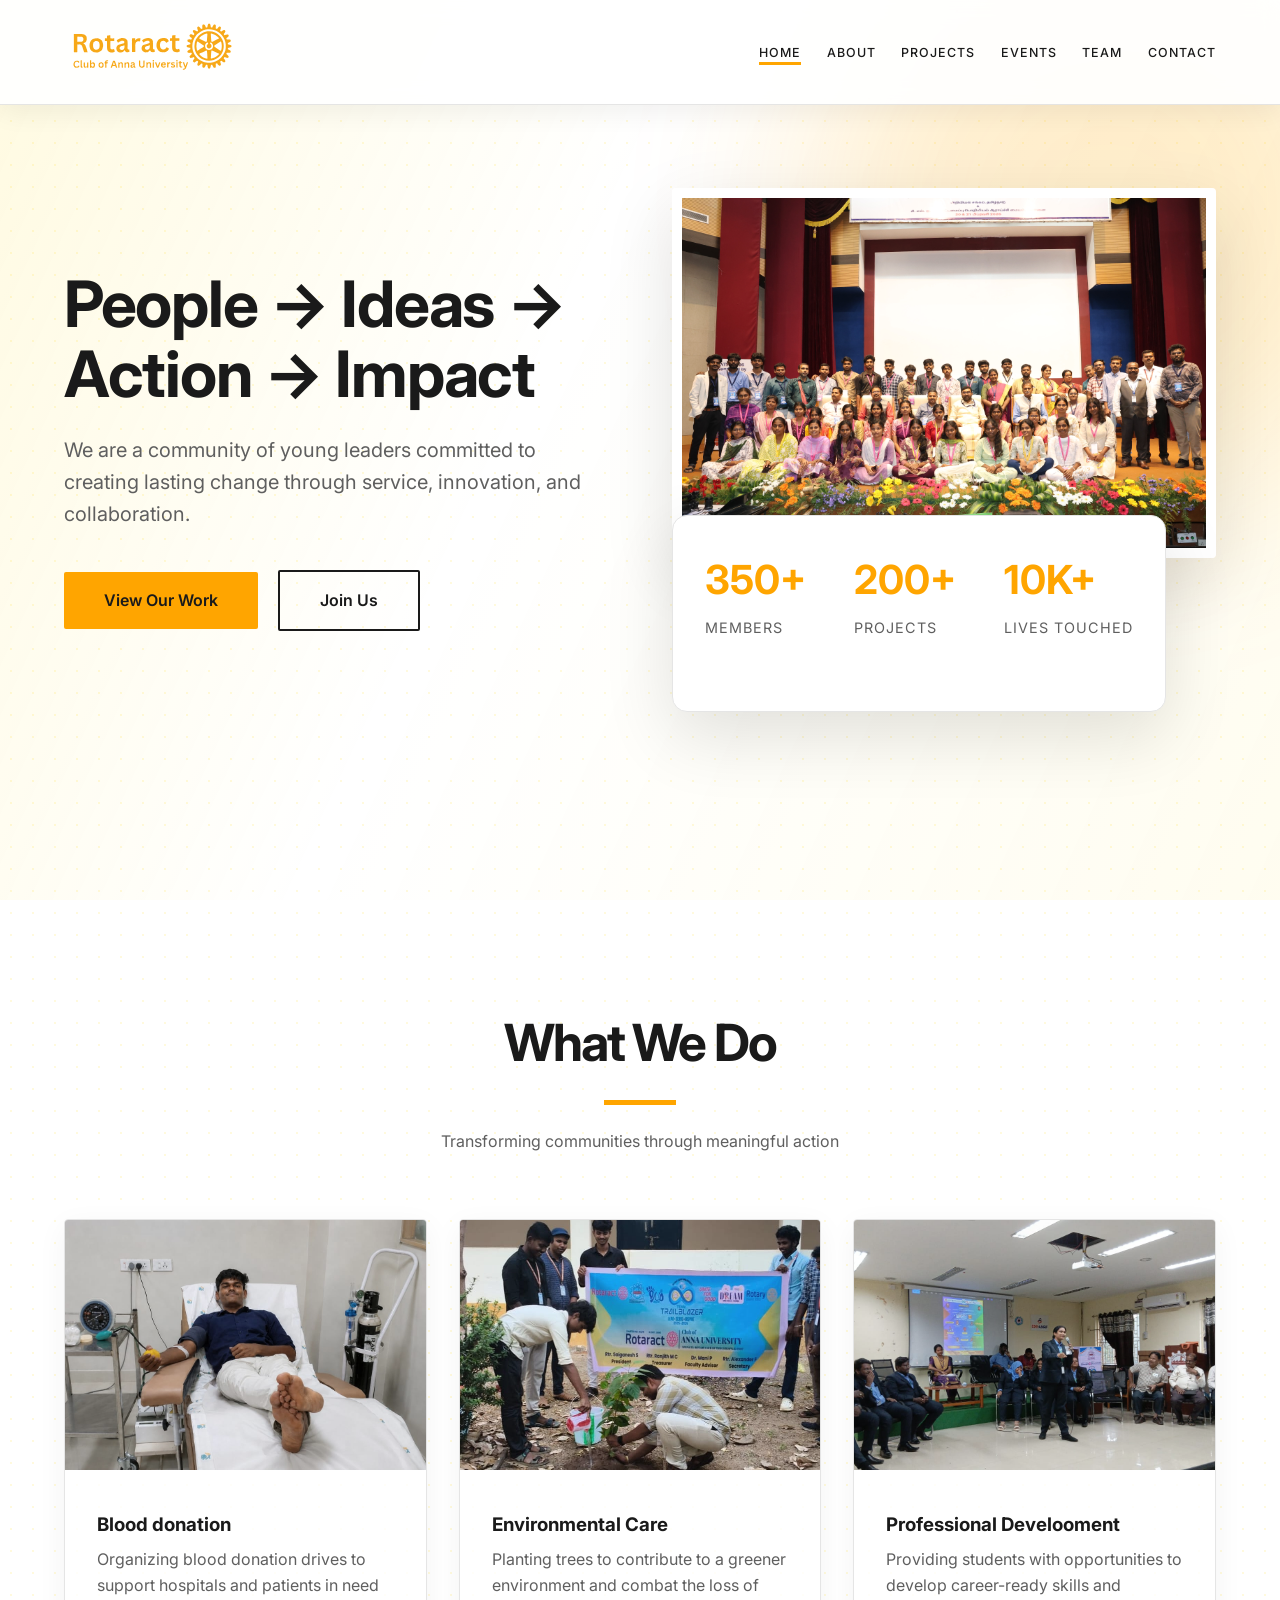
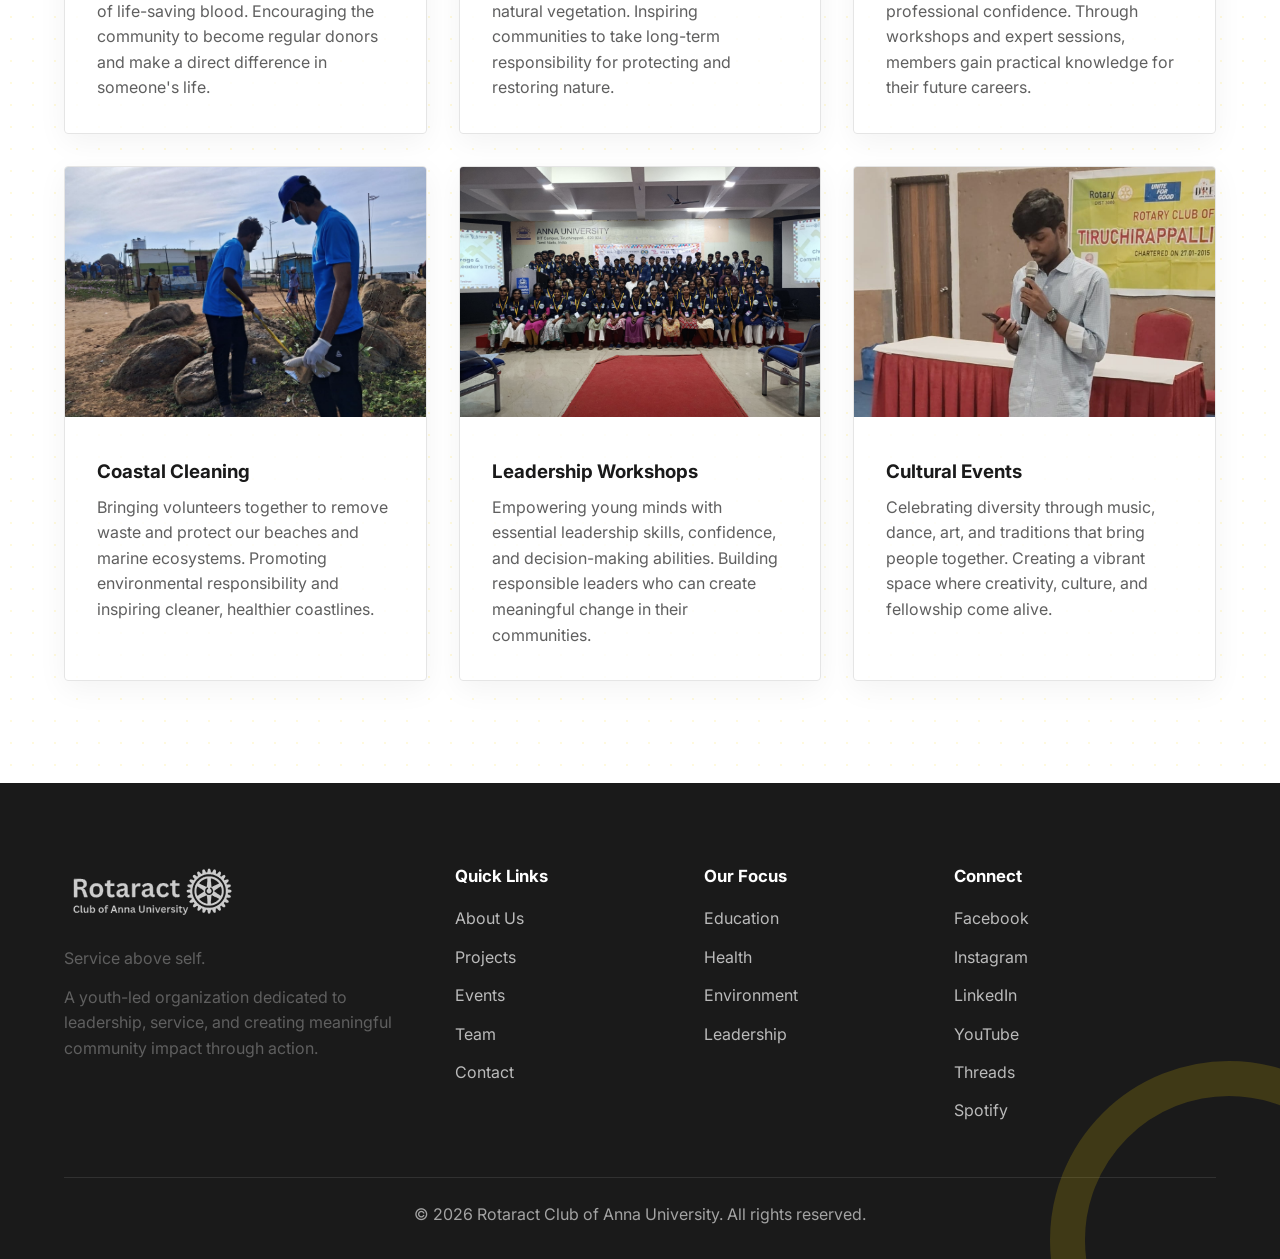
==== index.html @ b30c85d1 "first commit" ====
<!DOCTYPE html>
<html lang="en">
<head>
    <meta charset="UTF-8">
    <meta name="viewport" content="width=device-width, initial-scale=1.0">
    <title>Rotaract Club - Home</title>
    <link href="https://fonts.googleapis.com/css2?family=Inter:wght@400;500;600;700;800&display=swap" rel="stylesheet">
    <style>
        :root { --primary: #FFA500; --dark: #1a1a1a; --light: #fafafa; --gray: #e5e5e5; }
        * { margin: 0; padding: 0; box-sizing: border-box; font-family: 'Inter', sans-serif; }
        body { color: var(--dark); background: #fff; line-height: 1.6; }
        a { text-decoration: none; color: inherit; transition: 0.3s; }
        .btn, button, .card, .event-card, .member, .content-box, .event-content, .featured, .project-modal, form, .location-map { border-radius: 16px; }
        
        /* Navbar */
        nav { position: fixed; top: 0; width: 100%; background: rgba(255,255,255,0.95); backdrop-filter: blur(10px); z-index: 1000; padding: 1.5rem 5%; border-bottom: 1px solid transparent; transition: 0.3s; display: flex; justify-content: space-between; align-items: center; }
        nav.scrolled { padding: 1rem 5%; border-bottom: 1px solid var(--gray); box-shadow: 0 2px 20px rgba(0,0,0,0.05); }
        .logo { font-size: 1.5rem; font-weight: 800; } .logo span { color: var(--primary); }
        .menu { display: flex; gap: 2rem; list-style: none; }
        .menu a { font-weight: 500; font-size: 0.95rem; position: relative; }
        .menu a::after { content: ''; position: absolute; bottom: -5px; left: 0; width: 0; height: 2px; background: var(--primary); transition: 0.3s; }
        .menu a:hover::after, .menu a.active::after { width: 100%; }
        .mobile-toggle { display: none; cursor: pointer; font-size: 1.5rem; }

        /* Hero */
        .hero { min-height: 100vh; display: flex; align-items: center; padding: 8rem 5% 5rem; position: relative; overflow: hidden; }
        .hero-bg { position: absolute; top: -10%; right: -10%; width: 600px; height: 600px; background: var(--primary); opacity: 0.1; border-radius: 50%; filter: blur(100px); }
        .hero-content { max-width: 1400px; margin: 0 auto; display: grid; grid-template-columns: 1fr 1fr; gap: 4rem; align-items: center; width: 100%; }
        h1 { font-size: clamp(2.5rem, 5vw, 4rem); line-height: 1.1; margin-bottom: 1.5rem; letter-spacing: -0.02em; }
        .hero p { font-size: 1.25rem; color: #4a4a4a; margin-bottom: 2.5rem; max-width: 600px; }
        .btn { display: inline-block; padding: 1rem 2.5rem; font-weight: 600; border-radius: 5px; transition: 0.3s; }
        .btn-primary { background: var(--primary); color: var(--dark); }
        .btn-primary:hover { transform: translateY(-2px); box-shadow: 0 10px 30px rgba(255, 215, 0, 0.3); }
        .btn-outline { border: 2px solid var(--dark); margin-left: 1rem; }
        .btn-outline:hover { background: var(--dark); color: #fff; }
        .hero-img { width: 100%; border-radius: 20px; box-shadow: 0 20px 60px rgba(0,0,0,0.1); }
        
        /* Stats */
        .stats { display: flex; gap: 3rem; margin-top: -50px; background: #fff; padding: 2rem; border-radius: 15px; box-shadow: 0 20px 60px rgba(0,0,0,0.1); position: relative; z-index: 10; width: fit-content; }
        .stat-item h3 { font-size: 2.5rem; color: var(--primary); margin-bottom: 0.2rem; }
        .stat-item p { font-size: 0.9rem; text-transform: uppercase; letter-spacing: 1px; color: #7a7a7a; }

        /* Sections */
        section { padding: 6rem 5%; }
        .section-header { text-align: center; margin-bottom: 4rem; }
        .section-header h2 { font-size: 2.5rem; margin-bottom: 1rem; }
        .divider { width: 60px; height: 4px; background: var(--primary); margin: 0 auto 1.5rem; }
        
        .grid { display: grid; grid-template-columns: repeat(auto-fit, minmax(300px, 1fr)); gap: 2rem; max-width: 1400px; margin: 0 auto; }
        .card { background: #fff; border: 1px solid var(--gray); border-radius: 15px; overflow: hidden; transition: 0.3s; }
        .card:hover { transform: translateY(-5px); border-color: var(--primary); box-shadow: 0 15px 40px rgba(0,0,0,0.08); }
        .card img { width: 100%; height: 250px; object-fit: cover; }
        .card-body { padding: 2rem; }
        .card h3 { margin-bottom: 0.5rem; }

        /* Footer */
        footer { background: linear-gradient(180deg, #101010 0%, #1a1a1a 100%); color: #fff; padding: 4rem 5% 2rem; }
        .footer-content { max-width: 1400px; margin: 0 auto; display: grid; grid-template-columns: 1.7fr 1fr 1fr 1.3fr; gap: 3rem; margin-bottom: 2.5rem; }
        .footer-brand h3 { font-size: clamp(1.8rem, 2vw, 2.3rem); font-weight: 800; margin-bottom: 0.6rem; }
        .footer-brand h3 span { color: var(--primary); }
        .footer-brand p { color: rgba(255,255,255,0.7); margin-bottom: 0.8rem; }
        .footer-text { max-width: 420px; }
        .footer-links h4 { font-size: 1.05rem; margin-bottom: 1rem; color: #fff; }
        .footer-links ul { list-style: none; }
        .footer-links li { margin-bottom: 0.8rem; }
        .footer-links a { color: rgba(255,255,255,0.7); }
        .footer-links a:hover { color: var(--primary); }
        .footer-bottom { max-width: 1400px; margin: 0 auto; text-align: center; padding-top: 1.5rem; border-top: 1px solid rgba(255,255,255,0.1); color: rgba(255,255,255,0.6); }

        /* Animations */
        .fade-in { opacity: 0; transform: translateY(30px); transition: 0.6s ease-out; }
        .fade-in.visible { opacity: 1; transform: translateY(0); }

        @media (max-width: 768px) {
            .hero-content { grid-template-columns: 1fr; text-align: center; }
            .hero p { margin: 0 auto 2rem; }
            .stats { margin: 2rem auto 0; justify-content: center; }
            .menu { position: fixed; top: 0; right: -100%; width: 70%; height: 100vh; background: #fff; flex-direction: column; padding: 5rem 2rem; transition: 0.3s; box-shadow: -10px 0 30px rgba(0,0,0,0.1); }
            .menu.active { right: 0; }
            .mobile-toggle { display: block; }
        }
    </style>
    <link rel="stylesheet" href="site.css">
</head>
<body>
    <nav id="navbar">
        <a href="index.html" class="logo"><img src="1000189154.svg" alt="" style="height: 60px; width: 180px; color: #FFD700;"><span></span></a>
        <div class="mobile-toggle" onclick="toggleMenu()">☰</div>
        <ul class="menu" id="navMenu">
            <li><a href="index.html" class="active">Home</a></li>
            <li><a href="about.html">About</a></li>
            <li><a href="projects.html">Projects</a></li>
            <li><a href="events.html">Events</a></li>
            <li><a href="team.html">Team</a></li>
            <li><a href="contact.html">Contact</a></li>
        </ul>
    </nav>

    <section class="hero">
        <div class="hero-bg"></div>
        <div class="hero-content">
            <div class="hero-text fade-in">
                <h1>People → Ideas → Action → Impact</h1>
                <p>We are a community of young leaders committed to creating lasting change through service, innovation, and collaboration.</p>
                <div>
                    <a href="projects.html" class="btn btn-primary">View Our Work</a>
                    <a href="contact.html" class="btn btn-outline">Join Us</a>
                </div>
            </div>
            <div class="hero-visual fade-in">
                <img src="group.jpeg" alt="Community" class="hero-img">
                <div class="stats">
                    <div class="stat-item"><h3>350+</h3><p>Members</p></div>
                    <div class="stat-item"><h3>200+</h3><p>Projects</p></div>
                    <div class="stat-item"><h3>10K+</h3><p>Lives Touched</p></div>
                </div>
            </div>
        </div>
    </section>

    <section>
        <div class="section-header fade-in">
            <h2>What We Do</h2>
            <div class="divider"></div>
            <p>Transforming communities through meaningful action</p>
        </div>
        <div class="grid">
            <div class="card fade-in">
                <img src="blood.jpeg">
                <div class="card-body">
                    <h3>Blood donation</h3>
                    <p>Organizing blood donation drives to support hospitals and patients in need of life-saving blood.
Encouraging the community to become regular donors and make a direct difference in someone's life.</p>
                </div>
            </div>
            <div class="card fade-in">
                <img src="tree plantation.jpeg">
                <div class="card-body">
                    <h3>Environmental Care</h3>
                    <p>Planting trees to contribute to a greener environment and combat the loss of natural vegetation.
Inspiring communities to take long-term responsibility for protecting and restoring nature.</p>
                </div>
            </div>
            <div class="card fade-in">
                <img src="prof.jpeg">
                <div class="card-body">
                    <h3>Professional Develooment</h3>
                    <p>Providing students with opportunities to develop career-ready skills and professional confidence.
Through workshops and expert sessions, members gain practical knowledge for their future careers.</p>
                </div>
            </div>
            <div class="card fade-in">
                <img src="coastal.jpeg">
                <div class="card-body">
                    <h3>Coastal Cleaning</h3>
                    <p>Bringing volunteers together to remove waste and protect our beaches and marine ecosystems.
Promoting environmental responsibility and inspiring cleaner, healthier coastlines.</p>
                </div>
            </div>
            <div class="card fade-in">
                <img src="lead.jpeg">
                <div class="card-body">
                    <h3>Leadership Workshops</h3>
                    <p>Empowering young minds with essential leadership skills, confidence, and decision-making abilities.
Building responsible leaders who can create meaningful change in their communities.</p>
                </div>
            </div>
            <div class="card fade-in">
                <img src="culture.jpeg">
                <div class="card-body">
                    <h3>Cultural Events</h3>
                    <p>Celebrating diversity through music, dance, art, and traditions that bring people together.
Creating a vibrant space where creativity, culture, and fellowship come alive.</p>
                </div>
            </div>
        </div>
    </section>

    <footer>
        <div class="footer-content">
            <div class="footer-brand">
                <h3><img src="1000189159.svg" alt="" style="height: 60px; width: 180px;"><span></span></h3>
                <p>Service above self.</p>
                <p class="footer-text">A youth-led organization dedicated to leadership, service, and creating meaningful community impact through action.</p>
            </div>

            <div class="footer-links">
                <h4>Quick Links</h4>
                <ul>
                    <li><a href="about.html">About Us</a></li>
                    <li><a href="projects.html">Projects</a></li>
                    <li><a href="events.html">Events</a></li>
                    <li><a href="team.html">Team</a></li>
                    <li><a href="contact.html">Contact</a></li>
                </ul>
            </div>

            <div class="footer-links">
                <h4>Our Focus</h4>
                <ul>
                    <li><a href="projects.html">Education</a></li>
                    <li><a href="projects.html">Health</a></li>
                    <li><a href="projects.html">Environment</a></li>
                    <li><a href="projects.html">Leadership</a></li>
                </ul>
            </div>

            <div class="footer-links">
                <h4>Connect</h4>
                <ul>
                    <li><a href="https://www.facebook.com/share/19NALy8tgG/" target="_blank" rel="noreferrer">Facebook</a></li>
                    <li><a href="https://www.instagram.com/racaut14/" target="_blank" rel="noreferrer">Instagram</a></li>
                    <li><a href="https://www.linkedin.com/company/rotaract-club-of-anna-university/" target="_blank" rel="noreferrer">LinkedIn</a></li>
                    <li><a href="https://www.youtube.com/@RotaractClubofAnnaUniversity" target="_blank" rel="noreferrer">YouTube</a></li>
                    <li><a href="https://www.threads.com/@racaut13" target="_blank" rel="noreferrer">Threads</a></li>
                    <li><a href="https://open.spotify.com/show/1uTZvoVrS02NtrPVtQoyVp" target="_blank" rel="noreferrer">Spotify</a></li>
                </ul>
            </div>
        </div>

        <div class="footer-bottom">&copy; 2026 Rotaract Club of Anna University. All rights reserved.</div>
    </footer>

    <script>
        window.addEventListener('scroll', () => {
            document.getElementById('navbar').classList.toggle('scrolled', window.scrollY > 50);
        });
        function toggleMenu() { document.getElementById('navMenu').classList.toggle('active'); }
        
        const observer = new IntersectionObserver((entries) => {
            entries.forEach(entry => {
                if (entry.isIntersecting) entry.target.classList.add('visible');
            });
        });
        document.querySelectorAll('.fade-in').forEach(el => observer.observe(el));
    </script>
</body>
</html>
---- site.css ----
:root {
    --ink: #1a1a1a;
    --muted: #5f5f5f;
    --paper: #ffffff;
    --line: #e5e5e5;
    --lime: #ffa500;
    --lime-deep: #e6c200;
    --forest: #1a1a1a;
    --coral: #ffa500;
    --shadow: 0 24px 70px rgba(0, 0, 0, 0.12);
}

html {
    scroll-behavior: smooth;
}

body {
    color: var(--ink) !important;
    background: var(--paper) !important;
    background-image: radial-gradient(rgba(255, 215, 0, 0.13) 1px, transparent 1px) !important;
    background-size: 22px 22px !important;
}

body::before {
    content: "";
    position: fixed;
    inset: 0;
    pointer-events: none;
    background: linear-gradient(115deg, rgba(255, 215, 0, 0.12), transparent 42%, rgba(255, 215, 0, 0.06));
    z-index: -1;
}

nav {
    padding: 1.1rem 5% !important;
    background: rgba(255, 255, 255, 0.92) !important;
    border-bottom: 1px solid rgba(0, 0, 0, 0.1) !important;
    box-shadow: 0 8px 25px rgba(0, 0, 0, 0.06) !important;
}

.logo {
    color: var(--forest) !important;
    letter-spacing: 0.08em;
    font-size: 1.25rem !important;
}

.logo span,
.role,
.date-box .month,
.metric-card h3 {
    color: var(--coral) !important;
}

.menu {
    gap: clamp(0.8rem, 2vw, 2rem) !important;
}

.menu a {
    color: var(--ink) !important;
    font-size: 0.78rem !important;
    text-transform: uppercase;
    letter-spacing: 0.08em;
}

.menu a::after {
    background: var(--coral) !important;
    height: 3px !important;
}

.mobile-toggle {
    color: var(--forest);
    z-index: 1001;
}

.page-header {
    position: relative;
    isolation: isolate;
    overflow: hidden;
    padding: clamp(8rem, 15vw, 12rem) 5% clamp(4rem, 8vw, 7rem) !important;
    text-align: left !important;
    background: var(--forest) !important;
    color: #fff;
}

.page-header::before {
    content: "ROTARACT CLUB  /  SERVICE ABOVE SELF";
    display: block;
    margin: 0 auto 1.25rem;
    max-width: 1200px;
    color: var(--lime);
    font-size: 0.72rem;
    font-weight: 800;
    letter-spacing: 0.2em;
}

.page-header::after {
    content: "";
    position: absolute;
    width: 22rem;
    height: 22rem;
    right: -7rem;
    top: -9rem;
    border: 42px solid rgba(255, 215, 0, 0.22);
    border-radius: 50%;
    transform: rotate(18deg);
    z-index: -1;
}

.page-header h1,
.page-header p {
    max-width: 1200px;
    margin-left: auto;
    margin-right: auto;
}

.page-header h1 {
    font-size: clamp(2.8rem, 7vw, 5.8rem) !important;
    line-height: 0.98;
    letter-spacing: -0.05em;
}

.page-header p {
    color: rgba(255, 255, 255, 0.72) !important;
    max-width: 620px;
    margin-left: max(0px, calc((100% - 1200px) / 2)) !important;
}

section {
    padding: clamp(4rem, 8vw, 7rem) 5% !important;
}

section > h2,
.section-header h2 {
    color: var(--forest);
    font-size: clamp(2rem, 4vw, 3.4rem) !important;
    letter-spacing: -0.04em;
}

.section-header {
    margin-bottom: clamp(2.5rem, 5vw, 4.5rem) !important;
}

.divider,
.section-header > div {
    background: var(--coral) !important;
    height: 5px !important;
    width: 72px !important;
}

p {
    color: var(--muted) !important;
}

.card,
.event-card,
.content-box,
.event-content,
.metric-card,
form,
.featured,
.story {
    border: 1px solid var(--line) !important;
    background: rgba(255, 255, 255, 0.82) !important;
    box-shadow: 0 8px 30px rgba(0, 0, 0, 0.05);
}

.card,
.event-card,
.featured,
.story,
form {
    border-radius: 4px !important;
}

.card:hover,
.event-card:hover,
.member:hover,
.metric-card:hover {
    transform: translateY(-7px);
    box-shadow: var(--shadow);
}

.card,
.event-card,
.member,
.metric-card {
    transition: transform 220ms ease, box-shadow 220ms ease, border-color 220ms ease;
}

.card img,
.event-card img,
.featured img,
.story img {
    filter: saturate(0.86);
}

.card-body,
.event-card-body {
    padding: clamp(1.35rem, 3vw, 2rem) !important;
}

.tag {
    background: var(--lime) !important;
    color: var(--forest) !important;
    border-radius: 2px !important;
    font-weight: 700;
}

.btn,
button {
    border-radius: 2px !important;
    transition: transform 180ms ease, box-shadow 180ms ease, background 180ms ease;
}

.btn-primary,
button {
    background: var(--lime) !important;
    color: var(--forest) !important;
}

.btn-primary:hover,
button:hover {
    background: var(--lime-deep) !important;
    box-shadow: 0 12px 25px rgba(255, 215, 0, 0.3);
}

.btn-outline {
    border-color: var(--forest) !important;
}

.btn-outline:hover {
    background: var(--forest) !important;
}

.stats {
    border: 1px solid var(--line);
    box-shadow: var(--shadow) !important;
}

.stat-item h3 {
    color: var(--coral) !important;
}

.hero {
    background: transparent;
}

.hero-bg {
    background: var(--lime) !important;
    opacity: 0.18 !important;
}

.hero-img {
    border-radius: 4px !important;
    border: 10px solid #fff;
    box-shadow: var(--shadow) !important;
}

.timeline-item {
    align-items: stretch;
}

.date-box {
    padding-top: 1.5rem;
}

.content-box {
    border-left: 5px solid var(--lime) !important;
}

.content-box::before {
    background: var(--coral) !important;
}

.metric-card {
    border-top: 5px solid var(--lime) !important;
}

.member img {
    border-color: #fff !important;
    box-shadow: var(--shadow) !important;
}

.member:hover img {
    border-color: var(--lime) !important;
}

form {
    border-top: 5px solid var(--lime) !important;
}

input,
textarea {
    background: #fff !important;
    border-color: var(--line) !important;
    border-radius: 2px !important;
}

input:focus,
textarea:focus {
    border-color: var(--coral) !important;
    box-shadow: 0 0 0 3px rgba(255, 215, 0, 0.2);
}

footer {
    position: relative;
    overflow: hidden;
    background: var(--forest) !important;
    padding: clamp(3rem, 7vw, 5rem) 5% 2rem !important;
}

footer::before {
    content: "";
    position: absolute;
    width: 18rem;
    height: 18rem;
    right: -8rem;
    bottom: -10rem;
    border: 35px solid rgba(255, 215, 0, 0.16);
    border-radius: 50%;
}

footer h3,
footer h4 {
    color: #fff;
}

footer h3 span {
    color: var(--lime) !important;
}

.footer-links a:hover {
    color: var(--lime) !important;
}

@media (max-width: 768px) {
    nav {
        padding: 1rem 5% !important;
    }

    .menu {
        width: min(82%, 340px) !important;
        background: var(--forest) !important;
        padding: 6rem 2rem 2rem !important;
    }

    .menu a {
        color: #fff !important;
        font-size: 0.9rem !important;
    }

    .hero {
        min-height: auto;
        padding-top: 8rem !important;
    }

    .hero-content {
        gap: 2rem !important;
    }

    .stats {
        width: 100% !important;
        gap: 1rem !important;
        padding: 1.2rem !important;
    }

    .stat-item h3 {
        font-size: 1.8rem !important;
    }

    .footer-content {
        grid-template-columns: 1fr 1fr !important;
        gap: 2rem !important;
    }
}

@media (max-width: 480px) {
    .page-header h1 {
        font-size: 2.7rem !important;
    }

    .btn {
        display: block !important;
        margin: 0 0 0.8rem !important;
        text-align: center;
    }

    .stats {
        flex-wrap: wrap;
        justify-content: space-between !important;
    }

    .stat-item {
        min-width: 28%;
    }

    .footer-content {
        grid-template-columns: 1fr !important;
    }
}
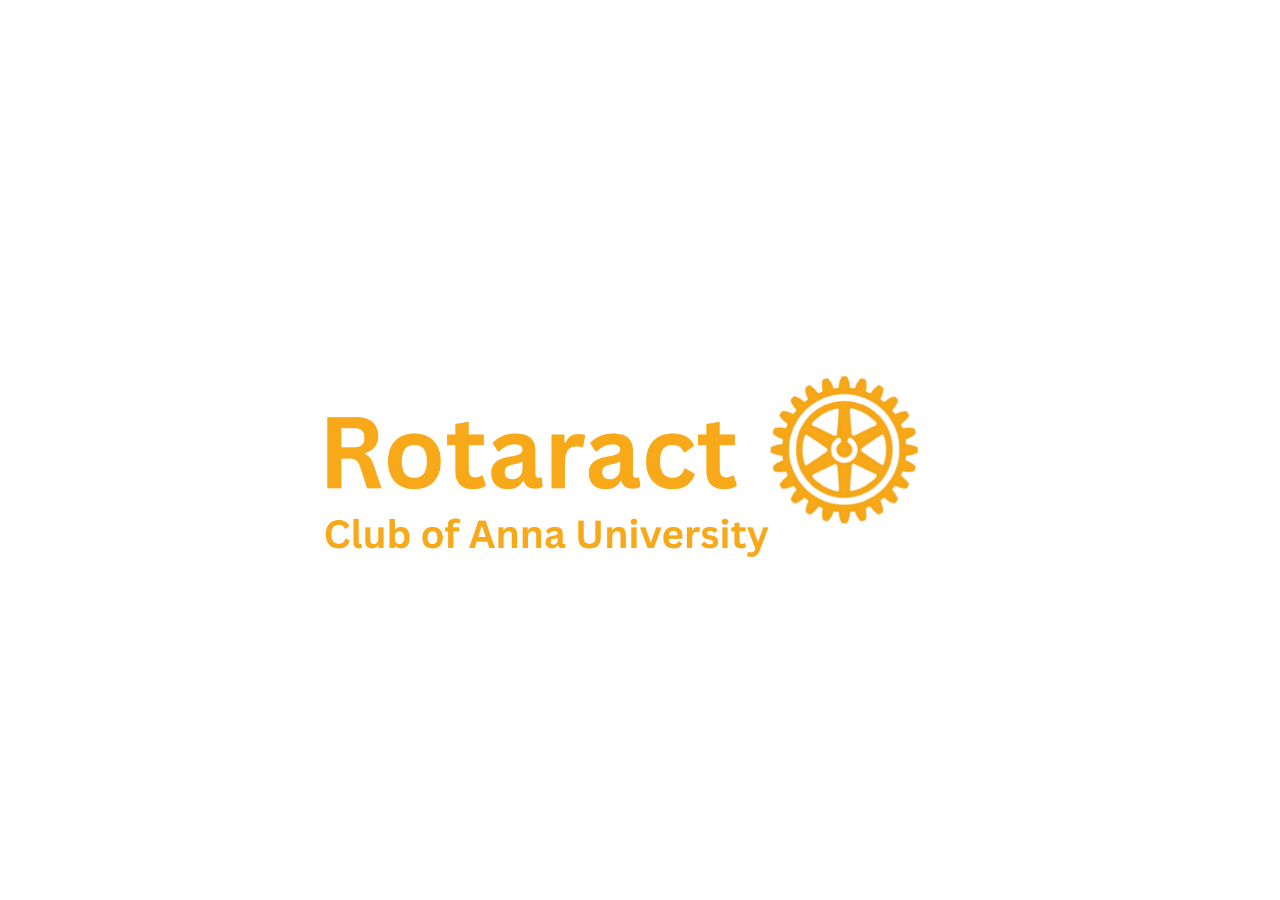
==== commit 2a884e16: "rolling" ====
--- a/index.html
+++ b/index.html
@@ -3,236 +3,22 @@
 <head>
     <meta charset="UTF-8">
     <meta name="viewport" content="width=device-width, initial-scale=1.0">
-    <title>Rotaract Club - Home</title>
-    <link href="https://fonts.googleapis.com/css2?family=Inter:wght@400;500;600;700;800&display=swap" rel="stylesheet">
-    <style>
-        :root { --primary: #FFA500; --dark: #1a1a1a; --light: #fafafa; --gray: #e5e5e5; }
-        * { margin: 0; padding: 0; box-sizing: border-box; font-family: 'Inter', sans-serif; }
-        body { color: var(--dark); background: #fff; line-height: 1.6; }
-        a { text-decoration: none; color: inherit; transition: 0.3s; }
-        .btn, button, .card, .event-card, .member, .content-box, .event-content, .featured, .project-modal, form, .location-map { border-radius: 16px; }
-        
-        /* Navbar */
-        nav { position: fixed; top: 0; width: 100%; background: rgba(255,255,255,0.95); backdrop-filter: blur(10px); z-index: 1000; padding: 1.5rem 5%; border-bottom: 1px solid transparent; transition: 0.3s; display: flex; justify-content: space-between; align-items: center; }
-        nav.scrolled { padding: 1rem 5%; border-bottom: 1px solid var(--gray); box-shadow: 0 2px 20px rgba(0,0,0,0.05); }
-        .logo { font-size: 1.5rem; font-weight: 800; } .logo span { color: var(--primary); }
-        .menu { display: flex; gap: 2rem; list-style: none; }
-        .menu a { font-weight: 500; font-size: 0.95rem; position: relative; }
-        .menu a::after { content: ''; position: absolute; bottom: -5px; left: 0; width: 0; height: 2px; background: var(--primary); transition: 0.3s; }
-        .menu a:hover::after, .menu a.active::after { width: 100%; }
-        .mobile-toggle { display: none; cursor: pointer; font-size: 1.5rem; }
-
-        /* Hero */
-        .hero { min-height: 100vh; display: flex; align-items: center; padding: 8rem 5% 5rem; position: relative; overflow: hidden; }
-        .hero-bg { position: absolute; top: -10%; right: -10%; width: 600px; height: 600px; background: var(--primary); opacity: 0.1; border-radius: 50%; filter: blur(100px); }
-        .hero-content { max-width: 1400px; margin: 0 auto; display: grid; grid-template-columns: 1fr 1fr; gap: 4rem; align-items: center; width: 100%; }
-        h1 { font-size: clamp(2.5rem, 5vw, 4rem); line-height: 1.1; margin-bottom: 1.5rem; letter-spacing: -0.02em; }
-        .hero p { font-size: 1.25rem; color: #4a4a4a; margin-bottom: 2.5rem; max-width: 600px; }
-        .btn { display: inline-block; padding: 1rem 2.5rem; font-weight: 600; border-radius: 5px; transition: 0.3s; }
-        .btn-primary { background: var(--primary); color: var(--dark); }
-        .btn-primary:hover { transform: translateY(-2px); box-shadow: 0 10px 30px rgba(255, 215, 0, 0.3); }
-        .btn-outline { border: 2px solid var(--dark); margin-left: 1rem; }
-        .btn-outline:hover { background: var(--dark); color: #fff; }
-        .hero-img { width: 100%; border-radius: 20px; box-shadow: 0 20px 60px rgba(0,0,0,0.1); }
-        
-        /* Stats */
-        .stats { display: flex; gap: 3rem; margin-top: -50px; background: #fff; padding: 2rem; border-radius: 15px; box-shadow: 0 20px 60px rgba(0,0,0,0.1); position: relative; z-index: 10; width: fit-content; }
-        .stat-item h3 { font-size: 2.5rem; color: var(--primary); margin-bottom: 0.2rem; }
-        .stat-item p { font-size: 0.9rem; text-transform: uppercase; letter-spacing: 1px; color: #7a7a7a; }
-
-        /* Sections */
-        section { padding: 6rem 5%; }
-        .section-header { text-align: center; margin-bottom: 4rem; }
-        .section-header h2 { font-size: 2.5rem; margin-bottom: 1rem; }
-        .divider { width: 60px; height: 4px; background: var(--primary); margin: 0 auto 1.5rem; }
-        
-        .grid { display: grid; grid-template-columns: repeat(auto-fit, minmax(300px, 1fr)); gap: 2rem; max-width: 1400px; margin: 0 auto; }
-        .card { background: #fff; border: 1px solid var(--gray); border-radius: 15px; overflow: hidden; transition: 0.3s; }
-        .card:hover { transform: translateY(-5px); border-color: var(--primary); box-shadow: 0 15px 40px rgba(0,0,0,0.08); }
-        .card img { width: 100%; height: 250px; object-fit: cover; }
-        .card-body { padding: 2rem; }
-        .card h3 { margin-bottom: 0.5rem; }
-
-        /* Footer */
-        footer { background: linear-gradient(180deg, #101010 0%, #1a1a1a 100%); color: #fff; padding: 4rem 5% 2rem; }
-        .footer-content { max-width: 1400px; margin: 0 auto; display: grid; grid-template-columns: 1.7fr 1fr 1fr 1.3fr; gap: 3rem; margin-bottom: 2.5rem; }
-        .footer-brand h3 { font-size: clamp(1.8rem, 2vw, 2.3rem); font-weight: 800; margin-bottom: 0.6rem; }
-        .footer-brand h3 span { color: var(--primary); }
-        .footer-brand p { color: rgba(255,255,255,0.7); margin-bottom: 0.8rem; }
-        .footer-text { max-width: 420px; }
-        .footer-links h4 { font-size: 1.05rem; margin-bottom: 1rem; color: #fff; }
-        .footer-links ul { list-style: none; }
-        .footer-links li { margin-bottom: 0.8rem; }
-        .footer-links a { color: rgba(255,255,255,0.7); }
-        .footer-links a:hover { color: var(--primary); }
-        .footer-bottom { max-width: 1400px; margin: 0 auto; text-align: center; padding-top: 1.5rem; border-top: 1px solid rgba(255,255,255,0.1); color: rgba(255,255,255,0.6); }
-
-        /* Animations */
-        .fade-in { opacity: 0; transform: translateY(30px); transition: 0.6s ease-out; }
-        .fade-in.visible { opacity: 1; transform: translateY(0); }
-
-        @media (max-width: 768px) {
-            .hero-content { grid-template-columns: 1fr; text-align: center; }
-            .hero p { margin: 0 auto 2rem; }
-            .stats { margin: 2rem auto 0; justify-content: center; }
-            .menu { position: fixed; top: 0; right: -100%; width: 70%; height: 100vh; background: #fff; flex-direction: column; padding: 5rem 2rem; transition: 0.3s; box-shadow: -10px 0 30px rgba(0,0,0,0.1); }
-            .menu.active { right: 0; }
-            .mobile-toggle { display: block; }
-        }
-    </style>
-    <link rel="stylesheet" href="site.css">
+    <title>Racaut loading</title>
+    <link rel="stylesheet" href="style.css">
 </head>
 <body>
-    <nav id="navbar">
-        <a href="index.html" class="logo"><img src="1000189154.svg" alt="" style="height: 60px; width: 180px; color: #FFD700;"><span></span></a>
-        <div class="mobile-toggle" onclick="toggleMenu()">☰</div>
-        <ul class="menu" id="navMenu">
-            <li><a href="index.html" class="active">Home</a></li>
-            <li><a href="about.html">About</a></li>
-            <li><a href="projects.html">Projects</a></li>
-            <li><a href="events.html">Events</a></li>
-            <li><a href="team.html">Team</a></li>
-            <li><a href="contact.html">Contact</a></li>
-        </ul>
-    </nav>
+    <div class="hider"></div>
+    <div class="name"><img id="rotaract-logo" src="Rotaract.png" alt="Rotaract Logo" height="380px" width="760px"></div>
+    <div class="wheel"><img id="wheel-logo" src="Picsart_26-07-26_18-06-35-910.png" alt="Wheel Logo" height="200px" width="200px"></div>
+    <script>
+setTimeout(() => {
+    document.body.classList.add("fade-out");
 
-    <section class="hero">
-        <div class="hero-bg"></div>
-        <div class="hero-content">
-            <div class="hero-text fade-in">
-                <h1>People → Ideas → Action → Impact</h1>
-                <p>We are a community of young leaders committed to creating lasting change through service, innovation, and collaboration.</p>
-                <div>
-                    <a href="projects.html" class="btn btn-primary">View Our Work</a>
-                    <a href="contact.html" class="btn btn-outline">Join Us</a>
-                </div>
-            </div>
-            <div class="hero-visual fade-in">
-                <img src="group.jpeg" alt="Community" class="hero-img">
-                <div class="stats">
-                    <div class="stat-item"><h3>350+</h3><p>Members</p></div>
-                    <div class="stat-item"><h3>200+</h3><p>Projects</p></div>
-                    <div class="stat-item"><h3>10K+</h3><p>Lives Touched</p></div>
-                </div>
-            </div>
-        </div>
-    </section>
+    setTimeout(() => {
+        window.location.href = "index.html";
+    }, 800);
 
-    <section>
-        <div class="section-header fade-in">
-            <h2>What We Do</h2>
-            <div class="divider"></div>
-            <p>Transforming communities through meaningful action</p>
-        </div>
-        <div class="grid">
-            <div class="card fade-in">
-                <img src="blood.jpeg">
-                <div class="card-body">
-                    <h3>Blood donation</h3>
-                    <p>Organizing blood donation drives to support hospitals and patients in need of life-saving blood.
-Encouraging the community to become regular donors and make a direct difference in someone's life.</p>
-                </div>
-            </div>
-            <div class="card fade-in">
-                <img src="tree plantation.jpeg">
-                <div class="card-body">
-                    <h3>Environmental Care</h3>
-                    <p>Planting trees to contribute to a greener environment and combat the loss of natural vegetation.
-Inspiring communities to take long-term responsibility for protecting and restoring nature.</p>
-                </div>
-            </div>
-            <div class="card fade-in">
-                <img src="prof.jpeg">
-                <div class="card-body">
-                    <h3>Professional Develooment</h3>
-                    <p>Providing students with opportunities to develop career-ready skills and professional confidence.
-Through workshops and expert sessions, members gain practical knowledge for their future careers.</p>
-                </div>
-            </div>
-            <div class="card fade-in">
-                <img src="coastal.jpeg">
-                <div class="card-body">
-                    <h3>Coastal Cleaning</h3>
-                    <p>Bringing volunteers together to remove waste and protect our beaches and marine ecosystems.
-Promoting environmental responsibility and inspiring cleaner, healthier coastlines.</p>
-                </div>
-            </div>
-            <div class="card fade-in">
-                <img src="lead.jpeg">
-                <div class="card-body">
-                    <h3>Leadership Workshops</h3>
-                    <p>Empowering young minds with essential leadership skills, confidence, and decision-making abilities.
-Building responsible leaders who can create meaningful change in their communities.</p>
-                </div>
-            </div>
-            <div class="card fade-in">
-                <img src="culture.jpeg">
-                <div class="card-body">
-                    <h3>Cultural Events</h3>
-                    <p>Celebrating diversity through music, dance, art, and traditions that bring people together.
-Creating a vibrant space where creativity, culture, and fellowship come alive.</p>
-                </div>
-            </div>
-        </div>
-    </section>
-
-    <footer>
-        <div class="footer-content">
-            <div class="footer-brand">
-                <h3><img src="1000189159.svg" alt="" style="height: 60px; width: 180px;"><span></span></h3>
-                <p>Service above self.</p>
-                <p class="footer-text">A youth-led organization dedicated to leadership, service, and creating meaningful community impact through action.</p>
-            </div>
-
-            <div class="footer-links">
-                <h4>Quick Links</h4>
-                <ul>
-                    <li><a href="about.html">About Us</a></li>
-                    <li><a href="projects.html">Projects</a></li>
-                    <li><a href="events.html">Events</a></li>
-                    <li><a href="team.html">Team</a></li>
-                    <li><a href="contact.html">Contact</a></li>
-                </ul>
-            </div>
-
-            <div class="footer-links">
-                <h4>Our Focus</h4>
-                <ul>
-                    <li><a href="projects.html">Education</a></li>
-                    <li><a href="projects.html">Health</a></li>
-                    <li><a href="projects.html">Environment</a></li>
-                    <li><a href="projects.html">Leadership</a></li>
-                </ul>
-            </div>
-
-            <div class="footer-links">
-                <h4>Connect</h4>
-                <ul>
-                    <li><a href="https://www.facebook.com/share/19NALy8tgG/" target="_blank" rel="noreferrer">Facebook</a></li>
-                    <li><a href="https://www.instagram.com/racaut14/" target="_blank" rel="noreferrer">Instagram</a></li>
-                    <li><a href="https://www.linkedin.com/company/rotaract-club-of-anna-university/" target="_blank" rel="noreferrer">LinkedIn</a></li>
-                    <li><a href="https://www.youtube.com/@RotaractClubofAnnaUniversity" target="_blank" rel="noreferrer">YouTube</a></li>
-                    <li><a href="https://www.threads.com/@racaut13" target="_blank" rel="noreferrer">Threads</a></li>
-                    <li><a href="https://open.spotify.com/show/1uTZvoVrS02NtrPVtQoyVp" target="_blank" rel="noreferrer">Spotify</a></li>
-                </ul>
-            </div>
-        </div>
-
-        <div class="footer-bottom">&copy; 2026 Rotaract Club of Anna University. All rights reserved.</div>
-    </footer>
-
-    <script>
-        window.addEventListener('scroll', () => {
-            document.getElementById('navbar').classList.toggle('scrolled', window.scrollY > 50);
-        });
-        function toggleMenu() { document.getElementById('navMenu').classList.toggle('active'); }
-        
-        const observer = new IntersectionObserver((entries) => {
-            entries.forEach(entry => {
-                if (entry.isIntersecting) entry.target.classList.add('visible');
-            });
-        });
-        document.querySelectorAll('.fade-in').forEach(el => observer.observe(el));
+}, 6000);
     </script>
 </body>
 </html>
--- a/style.css
+++ b/style.css
@@ -0,0 +1,125 @@
+* {
+    padding: 0;
+    margin: 0;
+    box-sizing: border-box;
+}
+
+body {
+    min-height: 100%;
+    height: 100vh;
+    display: flex;
+    width: 100%;
+    justify-content: center;
+    align-items: center;
+    overflow: hidden;
+    opacity: 1;
+    transition: opacity 0.8s ease;
+}
+body.fade-out {
+    opacity: 0;
+}
+
+.name {
+    position: absolute;
+    top: 50%;
+    left: 49%;
+    width: min(760px, 92vw);
+    transform: translate(-50%, -50%);
+    z-index: -1;
+    animation: reveal 6s linear forwards;
+}
+
+.name img {
+    display: block;
+    width: 100%;
+    height: auto;
+}
+
+@keyframes reveal {
+    0% {
+        transform: translate(-5%,-50%);
+    }
+
+    50% {
+        transform: translate(-5%,-50%);
+    }
+
+    100% {
+        transform: translate(-50%,-50%);
+    }
+}
+
+.wheel {
+    position: absolute;
+    top: 50%;
+    right: 34%;
+    height: clamp(110px, 13vw, 200px);
+    width: clamp(110px, 13vw, 200px);
+    z-index: 1;
+    transform: translate(50%,-50%);
+    animation: wheel-spin 6s linear forwards;
+}
+
+.wheel img {
+    display: block;
+    width: 100%;
+    height: 100%;
+}
+
+.hider {
+    background-color: white;
+    position: absolute;
+    top: 50%;
+    right: 49%;
+    height: min(400px, 52vw);
+    width: min(800px, 100vw);
+    transform: translate(125%,-50%);
+    z-index: 0;
+    animation: move 6s linear forwards;
+}
+
+@keyframes move {
+    0% {
+        transform: translate(100%,-50%);
+    }
+
+    50% {
+        transform: translate(100%,-50%);
+    }
+
+    100% {
+        transform: translate(125%,-50%);
+    }
+}
+
+@keyframes wheel-spin {
+    0% {
+        transform: translate(-50%,-50%) rotate(0deg) scale(2);
+    }
+
+    50% {
+        transform: translate(-50%,-50%) rotate(4500deg) scale(1);
+    }
+
+    92% {
+        transform: translate(44%,-50%) rotate(9000deg) scale(1);
+    }
+
+    100% {
+        transform: translate(50%,-50%) rotate(9000deg) scale(1);
+    }
+}
+
+@media (max-width: 600px) {
+    .name {
+        width: 92vw;
+    }
+
+    .wheel {
+        right: 31%;
+    }
+
+    .hider {
+        height: 52vw;
+    }
+}
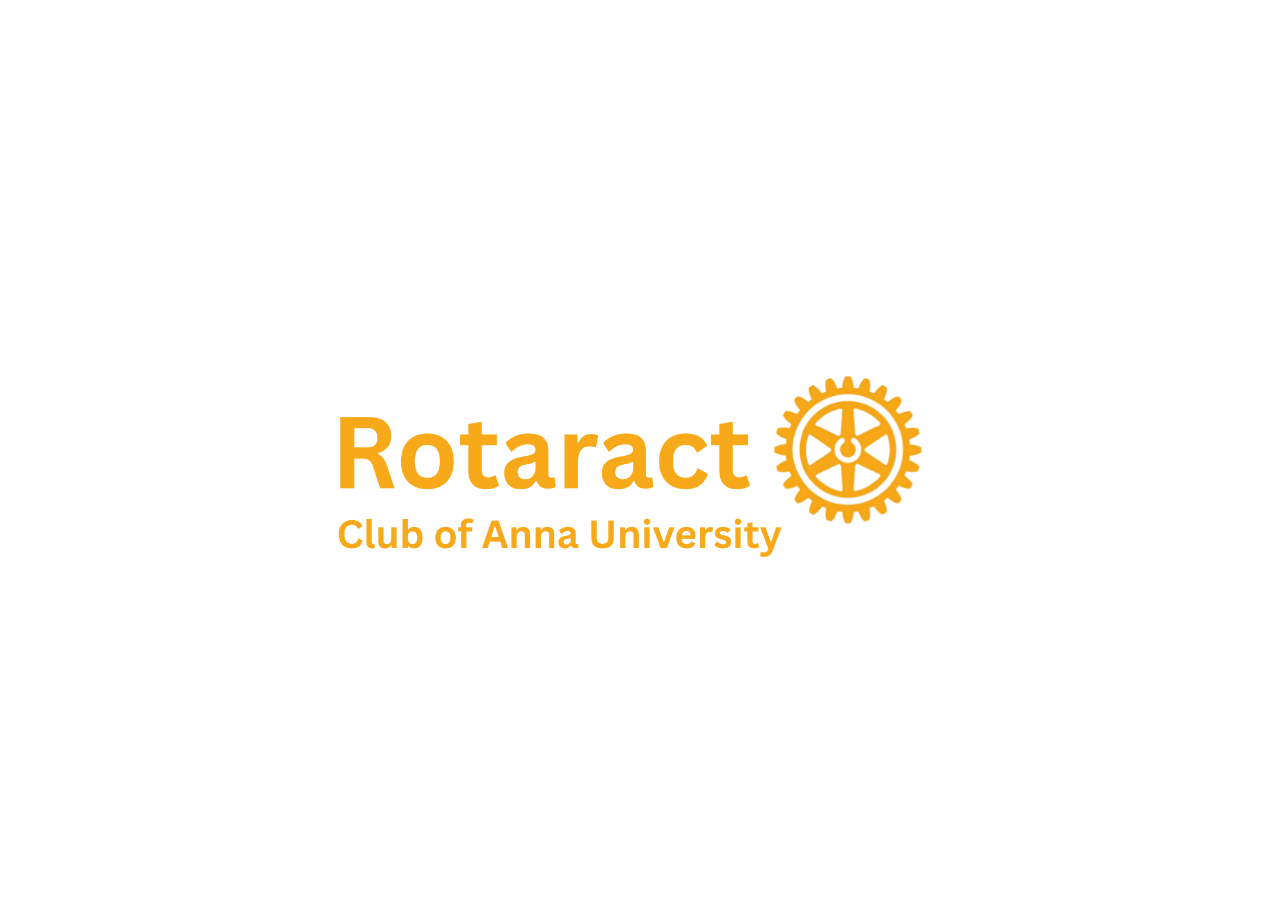
==== commit 9ac28ebe: "final rolling" ====
--- a/index.html
+++ b/index.html
@@ -1,24 +1,54 @@
+
 <!DOCTYPE html>
 <html lang="en">
+
 <head>
     <meta charset="UTF-8">
     <meta name="viewport" content="width=device-width, initial-scale=1.0">
-    <title>Racaut loading</title>
+
+    <title>Racaut Loading</title>
+
     <link rel="stylesheet" href="style.css">
 </head>
+
 <body>
+
+    <!-- White hiding panel -->
     <div class="hider"></div>
-    <div class="name"><img id="rotaract-logo" src="Rotaract.png" alt="Rotaract Logo" height="380px" width="760px"></div>
-    <div class="wheel"><img id="wheel-logo" src="Picsart_26-07-26_18-06-35-910.png" alt="Wheel Logo" height="200px" width="200px"></div>
+
+    <!-- Rotaract Logo -->
+    <div class="name">
+        <img
+            id="rotaract-logo"
+            src="Rotaract.png"
+            alt="Rotaract Logo"
+        >
+    </div>
+
+    <!-- Rotaract Wheel -->
+    <div class="wheel">
+        <img
+            id="wheel-logo"
+            src="Picsart_26-07-26_18-06-35-910.png"
+            alt="Wheel Logo"
+        >
+    </div>
+
     <script>
-setTimeout(() => {
-    document.body.classList.add("fade-out");
+        // Wait for the loading animation to finish
+        setTimeout(() => {
 
-    setTimeout(() => {
-        window.location.href = "index.html";
-    }, 800);
+            // Start fade-out
+            document.body.classList.add("fade-out");
 
-}, 6000);
+            // Redirect after fade-out
+            setTimeout(() => {
+                window.location.href = "index.html";
+            }, 400);
+
+        }, 6000);
     </script>
+
 </body>
-</html>+
+</html>
--- a/style.css
+++ b/style.css
@@ -1,28 +1,50 @@
+
 * {
     padding: 0;
     margin: 0;
     box-sizing: border-box;
 }
 
+html,
 body {
-    min-height: 100%;
-    height: 100vh;
+    width: 100%;
+    height: 100%;
+}
+
+body {
+    min-height: 100dvh;
     display: flex;
-    width: 100%;
     justify-content: center;
     align-items: center;
     overflow: hidden;
     opacity: 1;
     transition: opacity 0.8s ease;
-}
+    position: relative;
+}
+
 body.fade-out {
     opacity: 0;
 }
 
+
+/* ================================= */
+/* WHEEL FINAL POSITION CONTROLS */
+/* ================================= */
+
+/* DESKTOP */
+:root {
+    --wheel-final-x: 67%;
+    --wheel-final-y: -50%;
+    --wheel-final-scale: 1;
+    --hide-final-x: 30%;
+}
+
+
+/* MAIN ROTARACT LOGO */
 .name {
     position: absolute;
     top: 50%;
-    left: 49%;
+    left: 50%;
     width: min(760px, 92vw);
     transform: translate(-50%, -50%);
     z-index: -1;
@@ -35,28 +57,41 @@
     height: auto;
 }
 
-@keyframes reveal {
-    0% {
-        transform: translate(-5%,-50%);
-    }
-
-    50% {
-        transform: translate(-5%,-50%);
-    }
-
-    100% {
-        transform: translate(-50%,-50%);
-    }
-}
-
+
+/* WHITE HIDING PANEL */
+.hider {
+    position: absolute;
+    top: 50%;
+    left: 50%;
+
+    width: min(800px, 100vw);
+    height: min(400px, 52vw);
+
+    background-color: white;
+
+    transform: translate(0%, -50%);
+
+    z-index: 0;
+    opacity: 1;
+
+    animation: move 6s linear forwards;
+}
+
+
+/* WHEEL */
 .wheel {
     position: absolute;
+
     top: 50%;
-    right: 34%;
-    height: clamp(110px, 13vw, 200px);
+    left: 50%;
+
     width: clamp(110px, 13vw, 200px);
-    z-index: 1;
-    transform: translate(50%,-50%);
+    aspect-ratio: 1;
+
+    z-index: 3;
+
+    transform: translate(-50%, -50%);
+
     animation: wheel-spin 6s linear forwards;
 }
 
@@ -66,60 +101,186 @@
     height: 100%;
 }
 
-.hider {
-    background-color: white;
-    position: absolute;
-    top: 50%;
-    right: 49%;
-    height: min(400px, 52vw);
-    width: min(800px, 100vw);
-    transform: translate(125%,-50%);
-    z-index: 0;
-    animation: move 6s linear forwards;
-}
+
+/* ================================= */
+/* LOGO REVEAL */
+/* ================================= */
+
+@keyframes reveal {
+
+    0% {
+        transform: translate(-5%, -50%);
+    }
+
+    50% {
+        transform: translate(-5%, -50%);
+    }
+
+    100% {
+        transform: translate(-50%, -50%);
+    }
+
+}
+
+
+/* ================================= */
+/* WHITE PANEL MOVEMENT */
+/* ================================= */
 
 @keyframes move {
+
     0% {
-        transform: translate(100%,-50%);
+        transform: translate(0%, -50%);
     }
 
     50% {
-        transform: translate(100%,-50%);
+        transform: translate(0%, -50%);
     }
 
     100% {
-        transform: translate(125%,-50%);
-    }
-}
+        transform: translate(var(--hide-final-x), -50%)
+    }
+
+}
+
+
+/* ================================= */
+/* WHEEL ANIMATION */
+/* ================================= */
 
 @keyframes wheel-spin {
+
     0% {
-        transform: translate(-50%,-50%) rotate(0deg) scale(2);
+        transform:
+            translate(-50%, -50%)
+            rotate(0deg)
+            scale(2);
     }
 
     50% {
-        transform: translate(-50%,-50%) rotate(4500deg) scale(1);
+        transform:
+            translate(-50%, -50%)
+            rotate(4500deg)
+            scale(1);
     }
 
     92% {
-        transform: translate(44%,-50%) rotate(9000deg) scale(1);
+        transform:
+            translate(44%, -50%)
+            rotate(9000deg)
+            scale(1);
     }
 
     100% {
-        transform: translate(50%,-50%) rotate(9000deg) scale(1);
-    }
-}
+        transform:
+            translate(var(--wheel-final-x), var(--wheel-final-y))
+            rotate(9000deg)
+            scale(var(--wheel-final-scale));
+    }
+
+}
+
+
+/* ================================= */
+/* MOBILE */
+/* ================================= */
 
 @media (max-width: 600px) {
+
     .name {
-        width: 92vw;
+        width: 100vw;
     }
 
     .wheel {
-        right: 31%;
+        width: clamp(90px, 25vw, 140px);
     }
 
     .hider {
-        height: 52vw;
-    }
-}+        width: 110vw;
+        height: 55vw;
+    }
+
+}
+
+
+/* ================================= */
+/* VERY SMALL PHONES */
+/* ================================= */
+
+@media (max-width: 380px) {
+
+    .name {
+        width: 105vw;
+    }
+
+    .wheel {
+        width: 100px;
+    }
+
+}
+
+
+/* ================================= */
+/* TABLET */
+/* ================================= */
+
+@media (min-width: 601px) and (max-width: 1024px) {
+
+    .name {
+        width: 85vw;
+    }
+
+    .wheel {
+        width: clamp(130px, 18vw, 180px);
+    }
+
+    .hider {
+        width: 95vw;
+        height: 45vw;
+    }
+
+    /* CHANGE THESE */
+    :root {
+        --wheel-final-x: 63%;
+        --wheel-final-y: -50%;
+        --wheel-final-scale: 1;
+        --hide-final-x:30%;
+    }
+
+}
+:root {
+    --wheel-final-x: 75%;
+    --wheel-final-y: -50%;
+    --hide-final-x:20%;
+}
+
+@media (min-width: 601px) and (max-width: 1024px) {
+
+    :root {
+        --wheel-final-x: 63%;
+        --wheel-final-y: -50%;
+        --hide-final-x:25%;
+    }
+
+}
+
+@media (max-width: 600px) {
+
+    :root {
+        --wheel-final-x: 55%;
+        --wheel-final-y: -50%;
+        --hide-final-x:25%;
+    }
+
+}
+
+@media (max-width: 380px) {
+
+    :root {
+        --wheel-final-x: 50%;
+        --wheel-final-y: -50%;
+        --hide-final-x:30%;
+    }
+
+}
+
